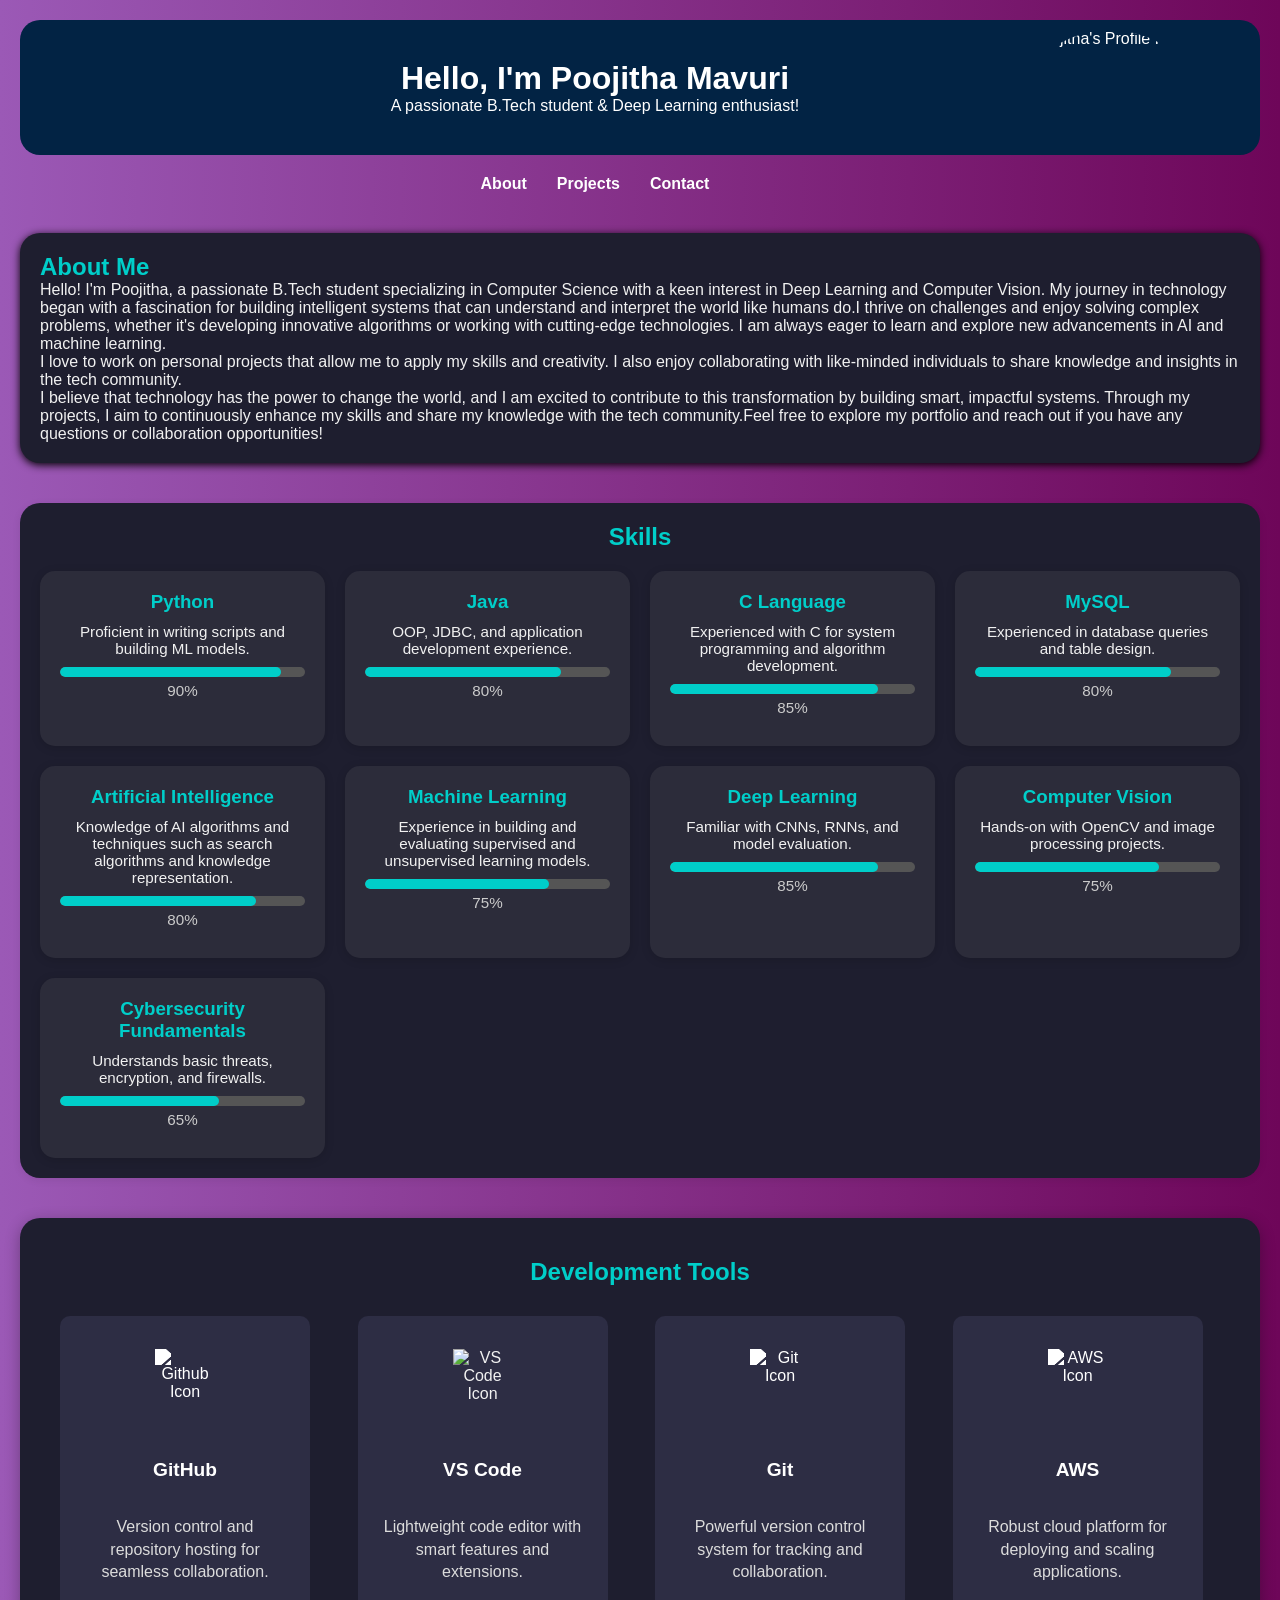
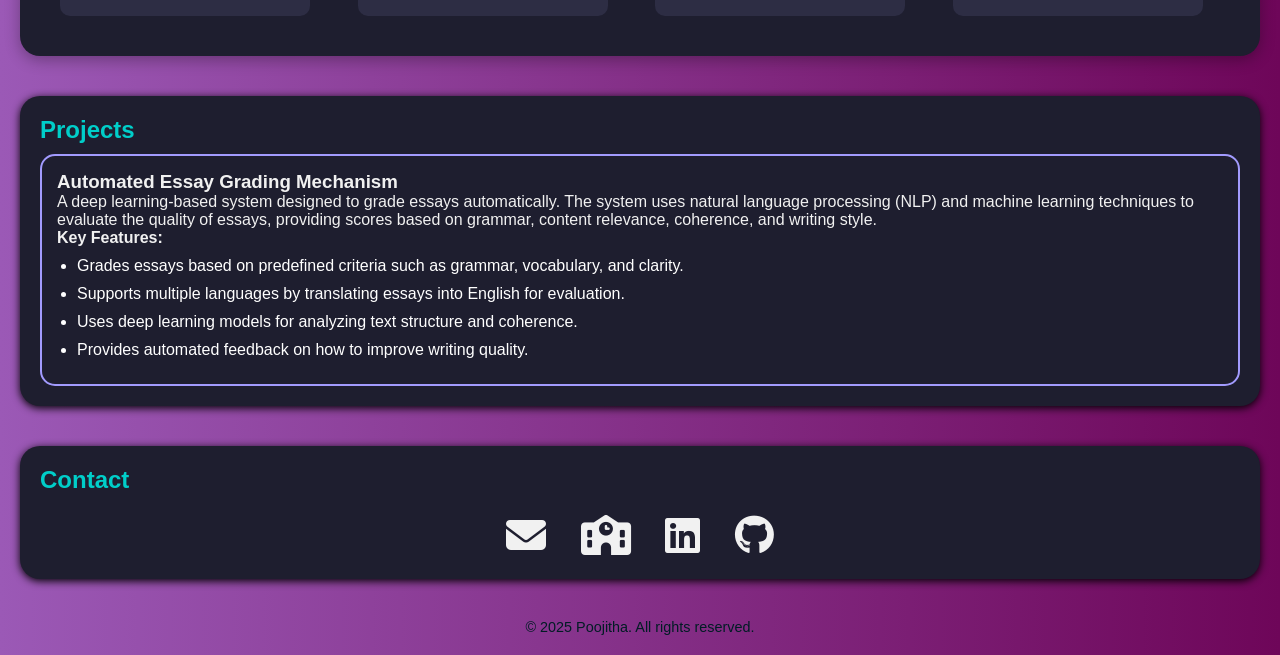
==== index.html @ e5867f05 "Refactor index.html structure and content" ====
<!DOCTYPE html>
<html lang="en">
<head>
  <link rel="stylesheet" href="https://cdnjs.cloudflare.com/ajax/libs/font-awesome/6.4.0/css/all.min.css">
  <meta charset="UTF-8">
  <meta name="viewport" content="width=device-width, initial-scale=1.0">
  <title>Poojitha's Portfolio</title>
  <link rel="stylesheet" href="style.css">
</head>
<body>
  <header>
    <img src="images/profile1.jpg" alt="Poojitha's Profile Picture" class="profile-img">
    <div class="header-text">
      <h1>Hello, I'm <span>Poojitha Mavuri</span></h1>
      <p>A passionate B.Tech student & Deep Learning enthusiast!</p>
    </div>
  </header>

  <nav>
    <ul>
      <li><a href="#about">About</a></li>
      <li><a href="#projects">Projects</a></li>
      <li><a href="#contact">Contact</a></li>
    </ul>
  </nav>

  <section id="about">
    <h2>About Me</h2>
    <p>Hello! I'm Poojitha, a passionate B.Tech student specializing in Computer Science with a keen interest in Deep Learning and Computer Vision. My journey in technology began with a fascination for building intelligent systems that can understand and interpret the world like humans do.I thrive on challenges and enjoy solving complex problems, whether it's developing innovative algorithms or working with cutting-edge technologies. I am always eager to learn and explore new advancements in AI and machine learning.</p>
    <p>I love to work on personal projects that allow me to apply my skills and creativity. I also enjoy collaborating with like-minded individuals to share knowledge and insights in the tech community.</p>
    <p>I believe that technology has the power to change the world, and I am excited to contribute to this transformation by building smart, impactful systems. Through my projects, I aim to continuously enhance my skills and share my knowledge with the tech community.Feel free to explore my portfolio and reach out if you have any questions or collaboration opportunities!</p>

  </section>

  <section id="skills">
    <h2>Skills</h2>
    <div class="skills-grid">
      <div class="skill-card">
        <h3>Python</h3>
        <p>Proficient in writing scripts and building ML models.</p>
        <div class="skill-bar"><div class="bar" style="width: 90%"></div></div>
        <p class="percent">90%</p>
      </div>

      <div class="skill-card">
        <h3>Java</h3>
        <p>OOP, JDBC, and application development experience.</p>
        <div class="skill-bar"><div class="bar" style="width: 80%"></div></div>
        <p class="percent">80%</p>
      </div>

      <div class="skill-card">
        <h3>C Language</h3>
        <p>Experienced with C for system programming and algorithm development.</p>
        <div class="skill-bar"><div class="bar" style="width: 85%"></div></div>
        <p class="percent">85%</p>
      </div>

      <div class="skill-card">
        <h3>MySQL</h3>
        <p>Experienced in database queries and table design.</p>
        <div class="skill-bar"><div class="bar" style="width: 80%"></div></div>
        <p class="percent">80%</p>
      </div>

      <div class="skill-card">
        <h3>Artificial Intelligence</h3>
        <p>Knowledge of AI algorithms and techniques such as search algorithms and knowledge representation.</p>
        <div class="skill-bar"><div class="bar" style="width: 80%"></div></div>
        <p class="percent">80%</p>
      </div>

      <div class="skill-card">
        <h3>Machine Learning</h3>
        <p>Experience in building and evaluating supervised and unsupervised learning models.</p>
        <div class="skill-bar"><div class="bar" style="width: 75%"></div></div>
        <p class="percent">75%</p>
      </div>

      <div class="skill-card">
        <h3>Deep Learning</h3>
        <p>Familiar with CNNs, RNNs, and model evaluation.</p>
        <div class="skill-bar"><div class="bar" style="width: 85%"></div></div>
        <p class="percent">85%</p>
      </div>

      <div class="skill-card">
        <h3>Computer Vision</h3>
        <p>Hands-on with OpenCV and image processing projects.</p>
        <div class="skill-bar"><div class="bar" style="width: 75%"></div></div>
        <p class="percent">75%</p>
      </div>

      <div class="skill-card">
        <h3>Cybersecurity Fundamentals</h3>
        <p>Understands basic threats, encryption, and firewalls.</p>
        <div class="skill-bar"><div class="bar" style="width: 65%"></div></div>
        <p class="percent">65%</p>
      </div>
    </div>
  </section>

  <section id="development-tools">
    <h2>Development Tools</h2>
    <div class="tools-grid">

      <!-- GitHub -->
      <div class="tool-card">
        <img src="https://cdn.jsdelivr.net/gh/devicons/devicon/icons/github/github-original.svg" alt="Github Icon" style="filter: brightness(0) invert(1); width: 60px; height: 60px;" />
        <h3>GitHub</h3>
        <p>Version control and repository hosting for seamless collaboration.</p>
      </div>

      <!-- VS Code -->
      <div class="tool-card">
        <img src="https://cdn.jsdelivr.net/gh/devicons/devicon/icons/vscode/vscode-original.svg" alt="VS Code Icon" />
        <h3>VS Code</h3>
        <p>Lightweight code editor with smart features and extensions.</p>
      </div>

      <!-- Git -->
      <div class="tool-card">
        <img src="https://cdn.jsdelivr.net/gh/devicons/devicon/icons/git/git-original.svg" alt="Git Icon" class="git-icon" />
        <h3>Git</h3>
        <p>Powerful version control system for tracking and collaboration.</p>
      </div>

      <!-- AWS -->
      <div class="tool-card">
        <img src="https://cdn.jsdelivr.net/npm/simple-icons@v9/icons/amazonaws.svg" alt="AWS Icon" style="filter: brightness(0) invert(1); width: 60px; height: 60px;" />
        <h3>AWS</h3>
        <p>Robust cloud platform for deploying and scaling applications.</p>
      </div>

    </div>
  </section>

  <section id="projects">
    <h2>Projects</h2>
    <div class="project-card">
      <h3>Automated Essay Grading Mechanism</h3>
      <p>A deep learning-based system designed to grade essays automatically. The system uses natural language processing (NLP) and machine learning techniques to evaluate the quality of essays, providing scores based on grammar, content relevance, coherence, and writing style.</p>
      <p><strong>Key Features:</strong></p>
      <ul class="feature-list">
        <li>Grades essays based on predefined criteria such as grammar, vocabulary, and clarity.</li>
        <li>Supports multiple languages by translating essays into English for evaluation.</li>
        <li>Uses deep learning models for analyzing text structure and coherence.</li>
        <li>Provides automated feedback on how to improve writing quality.</li>
      </ul>
      </div>
  </section>

  <section id="contact">
    <h2>Contact</h2>
    <div class="contact-icons">
      <a href="mailto:mavuripoojitha@gmail.com" title="Personal Email"><i class="fas fa-envelope"></i></a>
      <a href="mailto:23211a66a3@bvrit.ac.in" title="College Email"><i class="fas fa-school"></i></a>
      <a href="https://www.linkedin.com/in/poojitha-mavuri-496684293/" target="_blank" title="LinkedIn"><i class="fab fa-linkedin"></i></a>
      <a href="https://github.com/poojitha653" target="_blank" title="GitHub"><i class="fab fa-github"></i></a>
    </div>
  </section>

  <footer>
    <p>© 2025 Poojitha. All rights reserved.</p>
  </footer>

  <script src="script.js"></script>
</body>
</html>
---- style.css ----
* {
  margin: 0;
  padding: 0;
  box-sizing: border-box;
  scroll-behavior: smooth;
}

body {
  font-family: 'Segoe UI', sans-serif;
  background: linear-gradient(to right, #9b59b6, #6e0659);
  color: #333;
  padding: 20px;
  transition: background 0.5s ease;
}

/* Header */
header {
  text-align: center;
  padding: 40px 0;
  background: #022344;
  color: white;
  border-radius: 20px;
  transition: transform 0.9s ease;
}
header:hover {
  transform: scale(1.02);
}
header img.profile-img {
  width: 200px;
  height: 200px;
  border-radius: 50%;
  object-fit: cover;
  float: right;
  margin: -30px 50px 10px -160px;
}

/* Navigation */
nav ul {
  display: flex;
  justify-content: center;
  list-style: none;
  margin: 20px 0;
  gap: 30px;
}
nav a {
  text-decoration: none;
  color: #ffffff;
  font-weight: bold;
  position: relative;
}
nav a::after {
  content: "";
  position: absolute;
  width: 0%;
  height: 2px;
  background: #022344;
  left: 0;
  bottom: -10px;
  transition: width 0.5s;
}
nav a:hover::after {
  width: 100%;
}

/* Section Styling */
section {
  margin: 40px 0;
  padding: 20px;
  background: white;
  border-radius: 20px;
  box-shadow: 0 2px 8px rgba(0, 0, 0, 2); /* lighter, softer shadow */
  opacity: 0;
  transform: translateY(30px);
  animation: fadeIn 1s ease forwards;
}

#about, #projects, #contact {
  background-color: #1e1e2f;
  color: #f1f1f1;
}
#about h2, #projects h2, #contact h2 {
  color: #00cec9;
}

#skills {
  background-color: #1e1e2f;
  color: #f1f1f1;
  padding: 20px;
  border-radius: 20px;
  box-shadow: 0 2px 8px rgba(0, 0, 0, 0.08);
}

#skills h2 {
  color: #00cec9;
  text-align: center;
  margin-bottom: 15px;
}

.skills-list {
  display: flex;
  flex-wrap: wrap;
  justify-content: center;
  gap: 15px;
}

#skills {
  background-color: #1e1e2f;
  color: #f1f1f1;
  padding: 20px;
  border-radius: 20px;
  box-shadow: 0 2px 8px rgba(0, 0, 0, 0.08);
}

#skills h2 {
  color: #00cec9;
  text-align: center;
  margin-bottom: 20px;
}

.skills-grid {
  display: grid;
  grid-template-columns: repeat(4, 1fr); /* fixed 4 cards per row */
  gap: 20px;
}

#development-tools {
  background-color: #1e1e2f;
  color: #f1f1f1;
  padding: 40px;
  border-radius: 20px;
  box-shadow: 0 4px 15px rgba(0,0,0,0.3);
  text-align: center;
}

#development-tools h2 {
  color: #00cec9;  /* Accent color for section title */
  margin-bottom: 30px;
}

.tools-grid {
  display: grid;
  grid-template-columns: repeat(auto-fit, minmax(220px, 1fr));
  gap: 30px;
  justify-content: center;
}

.tool-card {
  background-color: #2d2d44;
  border-radius: 10px;
  width: 250px;  /* Adjusted width for better fit */
  height: 300px; /* Adjusted height to fit content */
  display: flex;
  flex-direction: column;
  align-items: center;
  justify-content: space-around; /* Distributes content evenly */
  text-align: center;
  padding: 20px;
  transition: transform 0.3s, box-shadow 0.3s;
}

.tool-card:hover {
  transform: scale(1.05);
  box-shadow: 0 6px 18px rgba(0, 0, 0, 0.2);
}

.tool-card img {
  width: 60px;
  height: 60px;
  object-fit: contain;
  margin-bottom: 15px;
}

.tool-card h3 {
  font-size: 1.2rem;
  color: #ffffff;
  margin-top: 10px;
}

.tool-card p {
  font-size: 1rem;
  color: #dcdcdc;
  margin-top: 10px;
  line-height: 1.4; /* Increased line height for readability */
}

/* Specific style for the Git icon */
.git-icon {
  filter: brightness(0) invert(1); /* Makes the Git icon white */
}

.skill-card {
  background: #2c2c3a;
  padding: 20px;
  border-radius: 15px;
  text-align: center;
  box-shadow: 0 2px 10px rgba(0,0,0,0.15);
  transition: transform 0.3s ease;
}

.skill-card:hover {
  transform: translateY(-5px);
}

.skill-card h3 {
  color: #00cec9;
  margin-bottom: 10px;
}

.skill-card p {
  font-size: 0.95rem;
  margin-bottom: 10px;
}

.skill-bar {
  height: 10px;
  background: #555;
  border-radius: 5px;
  overflow: hidden;
  margin-top: 5px;
}

.bar {
  height: 100%;
  background: #00cec9;
  border-radius: 5px;
  transition: width 0.5s ease;
}

.percent {
  margin-top: 5px;
  font-size: 0.9rem;
  color: #ccc;
}


.skills-list span {
  background: #00cec9;
  color: #1e1e2f;
  padding: 8px 15px;
  border-radius: 20px;
  font-weight: bold;
  box-shadow: 0 2px 5px rgba(0, 0, 0, 0.1);
  transition: transform 0.2s;
}

.skills-list span:hover {
  transform: scale(1.1);
  background: #00b3b3;
}

/* Project Card */
.project-card {
  padding: 15px;
  border: 2px solid #a29bfe;
  border-radius: 15px;
  margin-top: 10px;
  transition: transform 0.4s, box-shadow 0.4s;
}
.project-card:hover {
  transform: scale(1.03);
  box-shadow: 0 8px 20px rgba(0,0,0,0.2);
}
/* Styling for project feature list */
/* Styling for project feature list */
.feature-list {
  padding-left: 20px; /* Adds space between bullet points and container */
  margin-top: 10px; /* Adds space above the list */
  list-style-type: disc; /* Ensures proper bullet style */
  /* Removed background-color and border-radius */
  /* Removed box-shadow */
}

.feature-list li {
  margin-bottom: 10px; /* Adds spacing between each list item */
  font-size: 1rem;
  color: #ffffff;
}

/* Optional: Styling for Key Features text */
.feature-list p strong {
  color: #00cec9; /* Accent color for Key Features text */
  font-size: 1.2rem;
}

/* Contact Icons */
.contact-icons {
  text-align: center;
  margin-top: 20px;
}
.contact-icons a {
  font-size: 2.5rem;
  margin: 0 15px;
  color: #f1f1f1;
  text-decoration: none;
  transition: transform 0.2s, color 0.3s;
}
.contact-icons a:hover {
  color: #00cec9;
  transform: scale(1.2);
}

/* Footer */
footer {
  text-align: center;
  margin-top: 40px;
  font-size: 0.9em;
  color: #001c24;
}

/* Animation */
@keyframes fadeIn {
  to {
    opacity: 1;
    transform: translateY(0);
  }
}
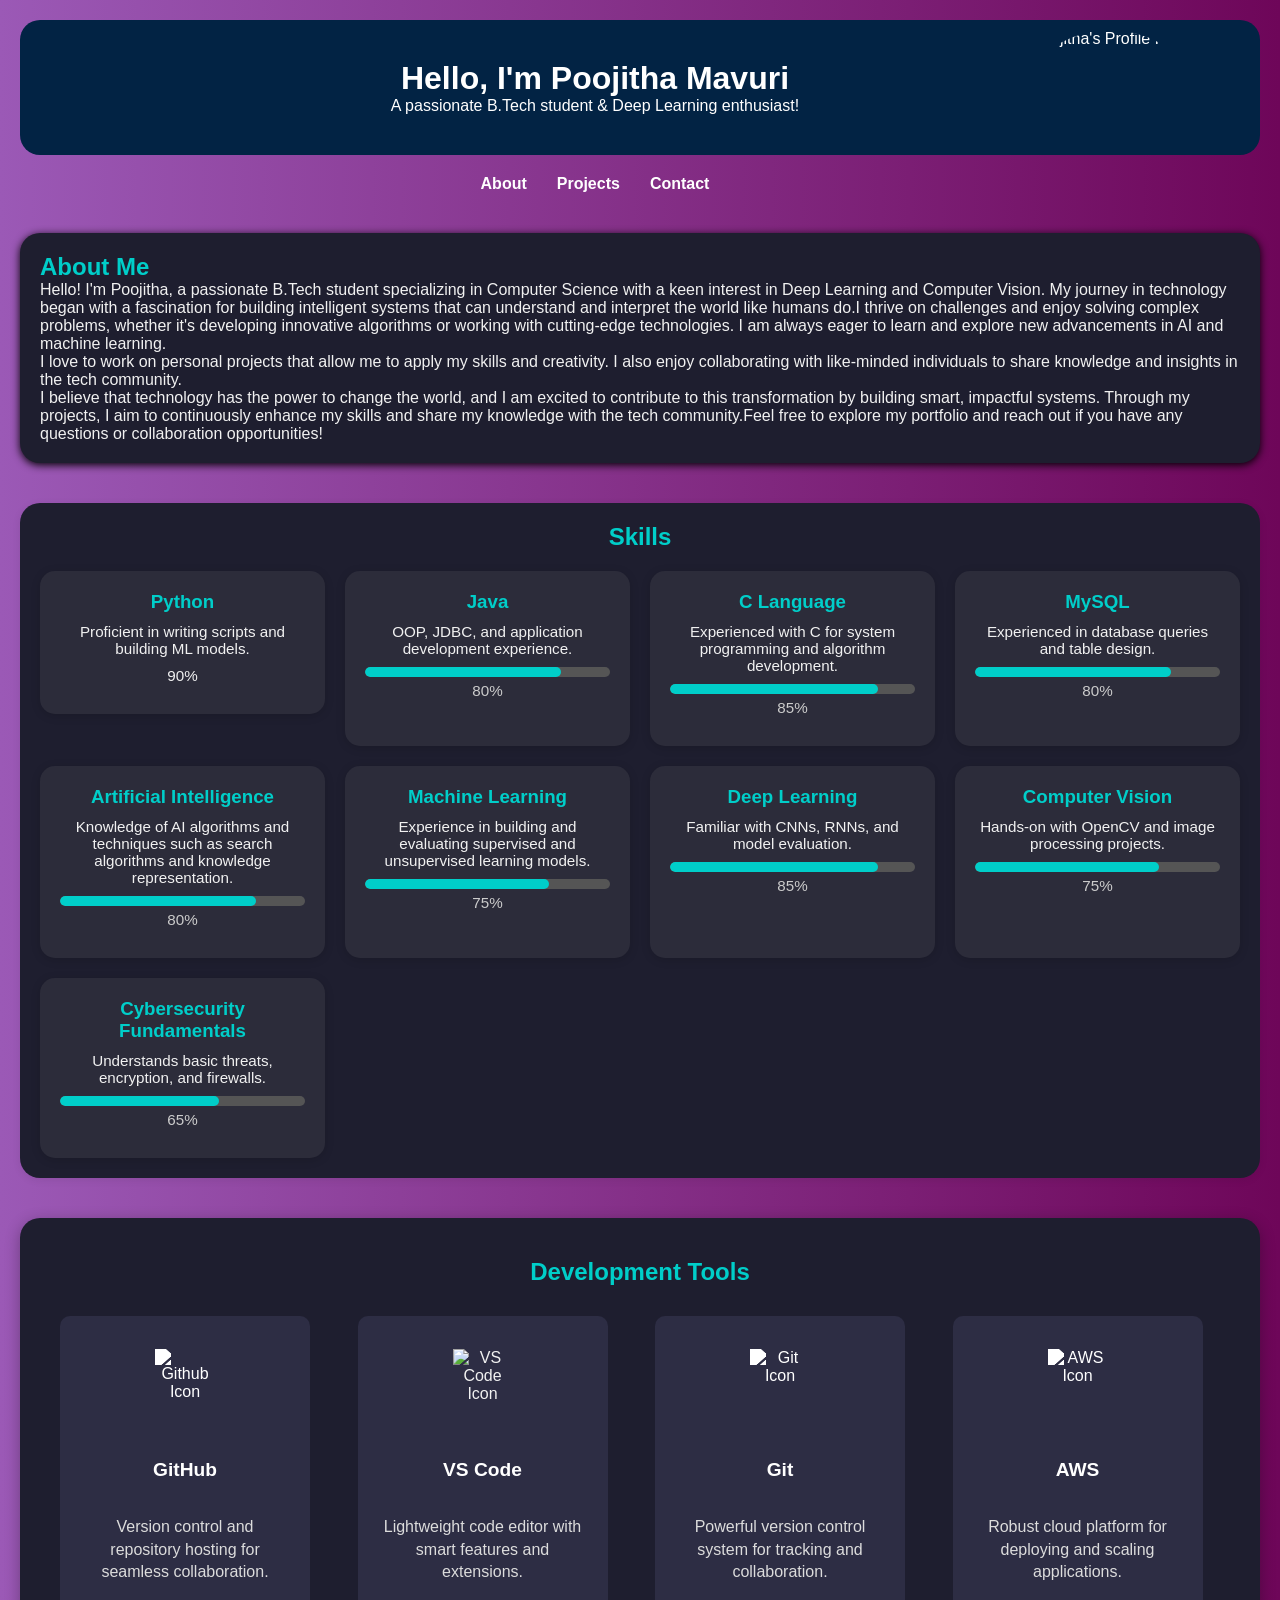
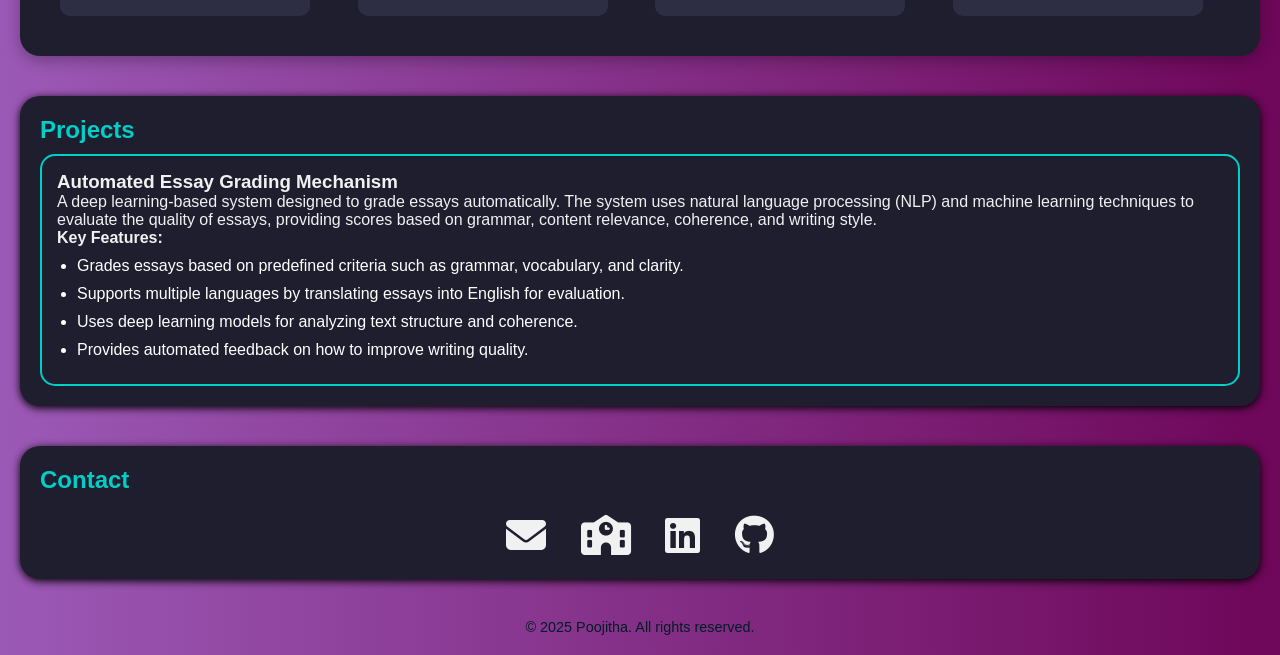
==== commit 31bd8191: "Update index.html" ====
--- a/index.html
+++ b/index.html
@@ -35,12 +35,18 @@
   <section id="skills">
     <h2>Skills</h2>
     <div class="skills-grid">
+      <a href="python-certificates.html" class="skill-link">
       <div class="skill-card">
-        <h3>Python</h3>
-        <p>Proficient in writing scripts and building ML models.</p>
-        <div class="skill-bar"><div class="bar" style="width: 90%"></div></div>
-        <p class="percent">90%</p>
+          <h3>Python</h3>
+          <p>Proficient in writing scripts and building ML models.</p>
+      
+          <div class="progress">
+              <div class="progress-bar" style="width:90%"></div>
+          </div>
+      
+          <p>90%</p>
       </div>
+      </a>
 
       <div class="skill-card">
         <h3>Java</h3>
--- a/style.css
+++ b/style.css
@@ -123,6 +123,11 @@
   gap: 20px;
 }
 
+.skill-link{
+    text-decoration: none;
+    color: inherit;
+}
+
 #development-tools {
   background-color: #1e1e2f;
   color: #f1f1f1;
@@ -251,7 +256,7 @@
 /* Project Card */
 .project-card {
   padding: 15px;
-  border: 2px solid #a29bfe;
+  border: 2px solid #00cec9;
   border-radius: 15px;
   margin-top: 10px;
   transition: transform 0.4s, box-shadow 0.4s;
@@ -259,7 +264,16 @@
 .project-card:hover {
   transform: scale(1.03);
   box-shadow: 0 8px 20px rgba(0,0,0,0.2);
-}
+  border: 2px solid #00cec9;
+  box-shadow: 0 0 20px 4px #00cec9;
+}
+
+.skill-card:hover,
+.tool-card:hover {
+  border: 2px solid #00cec9;
+  box-shadow: 0 0 20px 4px #00cec9;
+}
+
 /* Styling for project feature list */
 /* Styling for project feature list */
 .feature-list {
@@ -314,3 +328,13 @@
     transform: translateY(0);
   }
 }
+
+@keyframes fadeIn {
+  to {
+    opacity: 1;
+    transform: translateY(0);
+  }
+}
+section {
+  animation: fadeIn 0.8s ease forwards;
+}
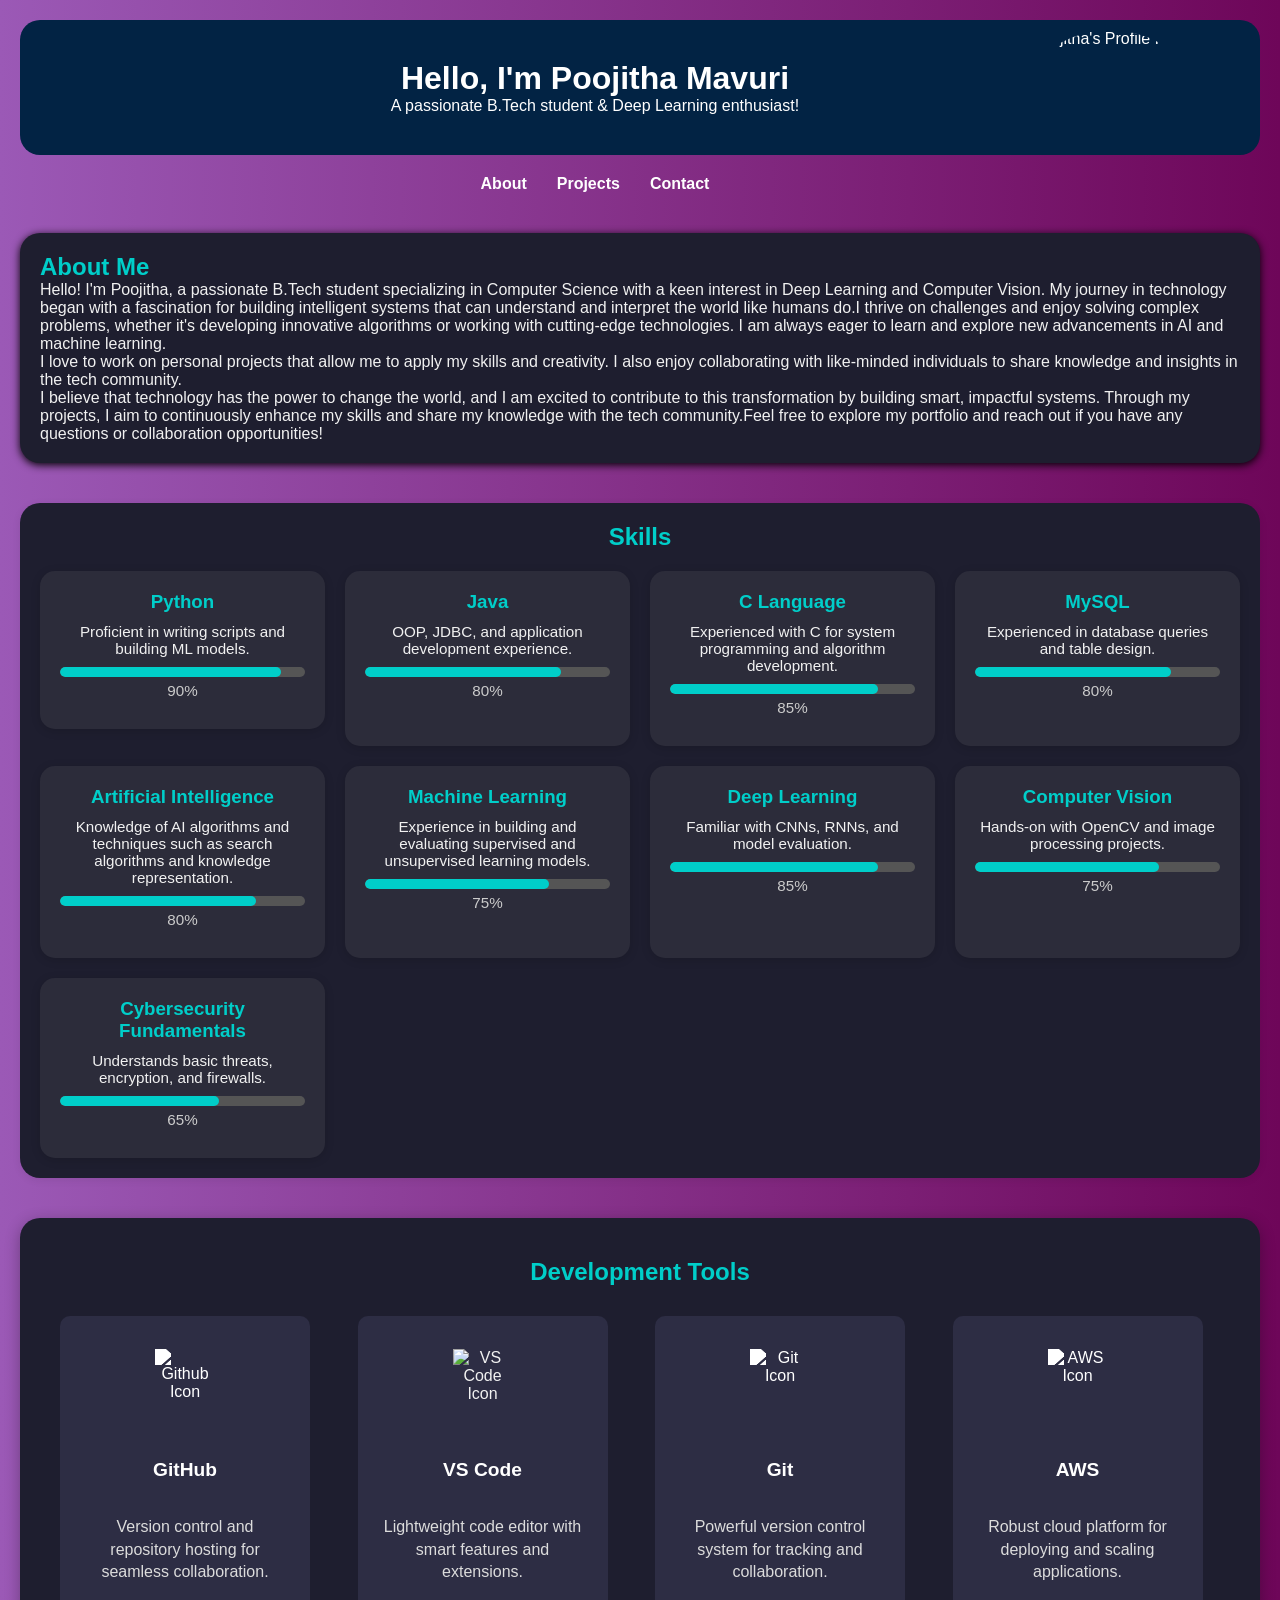
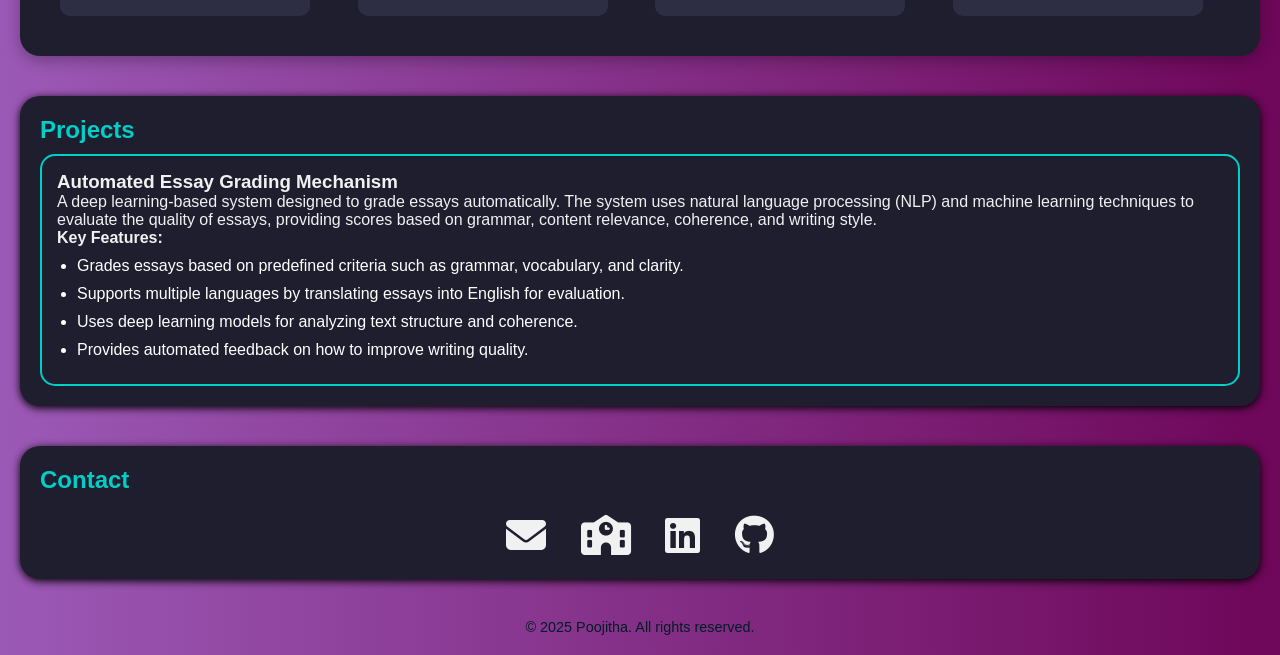
==== commit 9e2edc4e: "Refactor Python skill card with percentage display Updated the skill card for Python to include a pe" ====
--- a/index.html
+++ b/index.html
@@ -36,16 +36,12 @@
     <h2>Skills</h2>
     <div class="skills-grid">
       <a href="python-certificates.html" class="skill-link">
-      <div class="skill-card">
-          <h3>Python</h3>
-          <p>Proficient in writing scripts and building ML models.</p>
-      
-          <div class="progress">
-              <div class="progress-bar" style="width:90%"></div>
+          <div class="skill-card">
+              <h3>Python</h3>
+              <p>Proficient in writing scripts and building ML models.</p>
+              <div class="skill-bar"><div class="bar" style="width: 90%"></div></div>
+              <p class="percent">90%</p>
           </div>
-      
-          <p>90%</p>
-      </div>
       </a>
 
       <div class="skill-card">
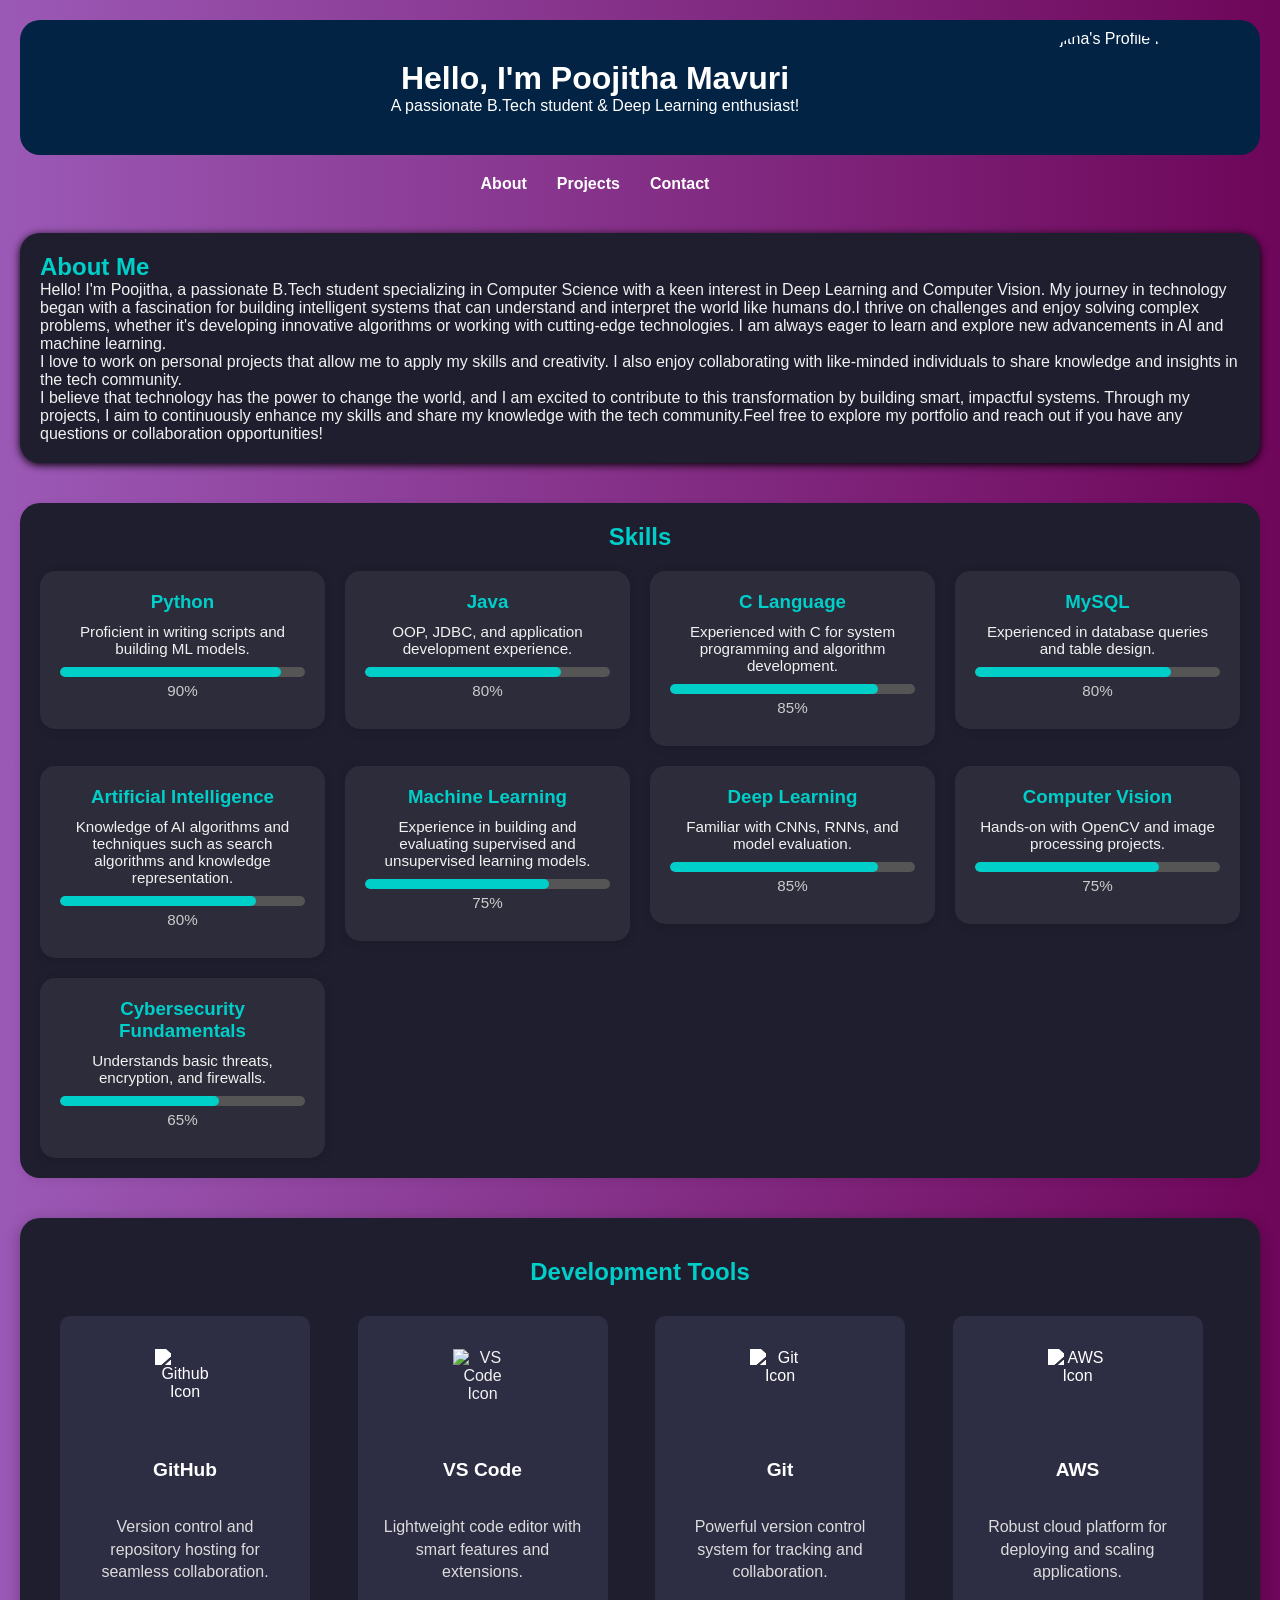
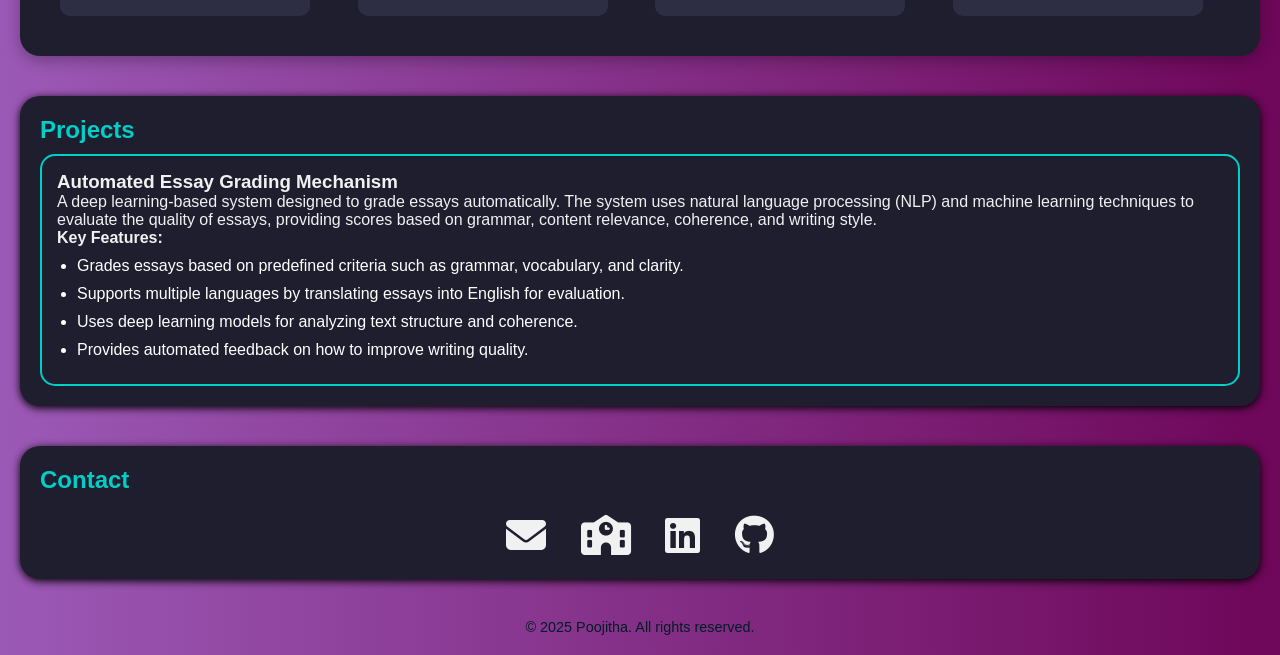
==== commit a335b46a: "Update skill links to point to certificates.html" ====
--- a/index.html
+++ b/index.html
@@ -35,7 +35,7 @@
   <section id="skills">
     <h2>Skills</h2>
     <div class="skills-grid">
-      <a href="python-certificates.html" class="skill-link">
+      <a href="certificates.html" class="skill-link">
           <div class="skill-card">
               <h3>Python</h3>
               <p>Proficient in writing scripts and building ML models.</p>
@@ -43,62 +43,76 @@
               <p class="percent">90%</p>
           </div>
       </a>
-
+      
+      <a href="certificates.html" class="skill-link">
       <div class="skill-card">
         <h3>Java</h3>
         <p>OOP, JDBC, and application development experience.</p>
         <div class="skill-bar"><div class="bar" style="width: 80%"></div></div>
         <p class="percent">80%</p>
       </div>
-
+      </a>
+      
+      <a href="certificates.html" class="skill-link">
       <div class="skill-card">
         <h3>C Language</h3>
         <p>Experienced with C for system programming and algorithm development.</p>
         <div class="skill-bar"><div class="bar" style="width: 85%"></div></div>
         <p class="percent">85%</p>
       </div>
-
+      <a href="certificates.html" class="skill-link">
       <div class="skill-card">
         <h3>MySQL</h3>
         <p>Experienced in database queries and table design.</p>
         <div class="skill-bar"><div class="bar" style="width: 80%"></div></div>
         <p class="percent">80%</p>
       </div>
-
+      </a>
+        
+      <a href="certificates.html" class="skill-link">
       <div class="skill-card">
         <h3>Artificial Intelligence</h3>
         <p>Knowledge of AI algorithms and techniques such as search algorithms and knowledge representation.</p>
         <div class="skill-bar"><div class="bar" style="width: 80%"></div></div>
         <p class="percent">80%</p>
       </div>
-
+      </a>
+        
+      <a href="certificates.html" class="skill-link">
       <div class="skill-card">
         <h3>Machine Learning</h3>
         <p>Experience in building and evaluating supervised and unsupervised learning models.</p>
         <div class="skill-bar"><div class="bar" style="width: 75%"></div></div>
         <p class="percent">75%</p>
       </div>
-
+      </a>
+        
+      <a href="certificates.html" class="skill-link">
       <div class="skill-card">
         <h3>Deep Learning</h3>
         <p>Familiar with CNNs, RNNs, and model evaluation.</p>
         <div class="skill-bar"><div class="bar" style="width: 85%"></div></div>
         <p class="percent">85%</p>
       </div>
-
+      </a>
+        
+      <a href="certificates.html" class="skill-link">
       <div class="skill-card">
         <h3>Computer Vision</h3>
         <p>Hands-on with OpenCV and image processing projects.</p>
         <div class="skill-bar"><div class="bar" style="width: 75%"></div></div>
         <p class="percent">75%</p>
       </div>
-
+      </a>
+        
+      <a href="certificates.html" class="skill-link">
       <div class="skill-card">
         <h3>Cybersecurity Fundamentals</h3>
         <p>Understands basic threats, encryption, and firewalls.</p>
         <div class="skill-bar"><div class="bar" style="width: 65%"></div></div>
         <p class="percent">65%</p>
       </div>
+      </a>
     </div>
   </section>
 
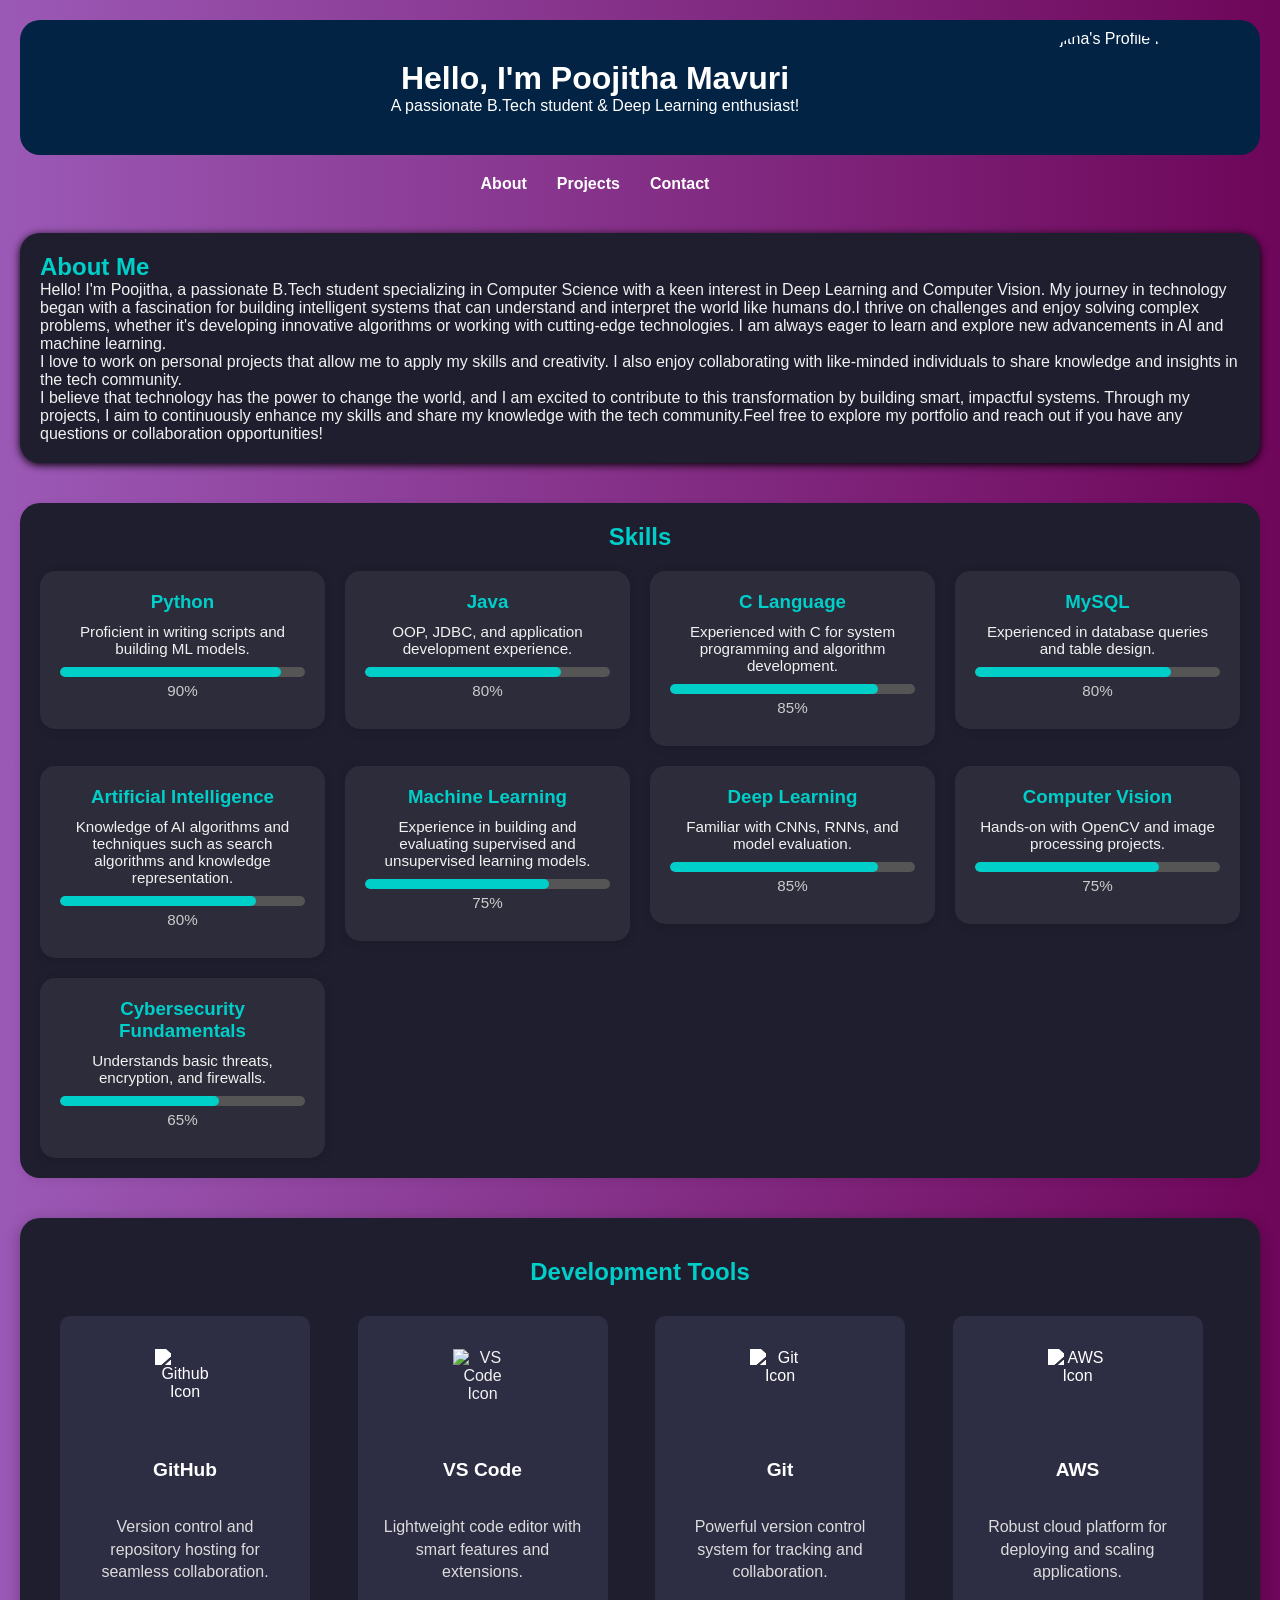
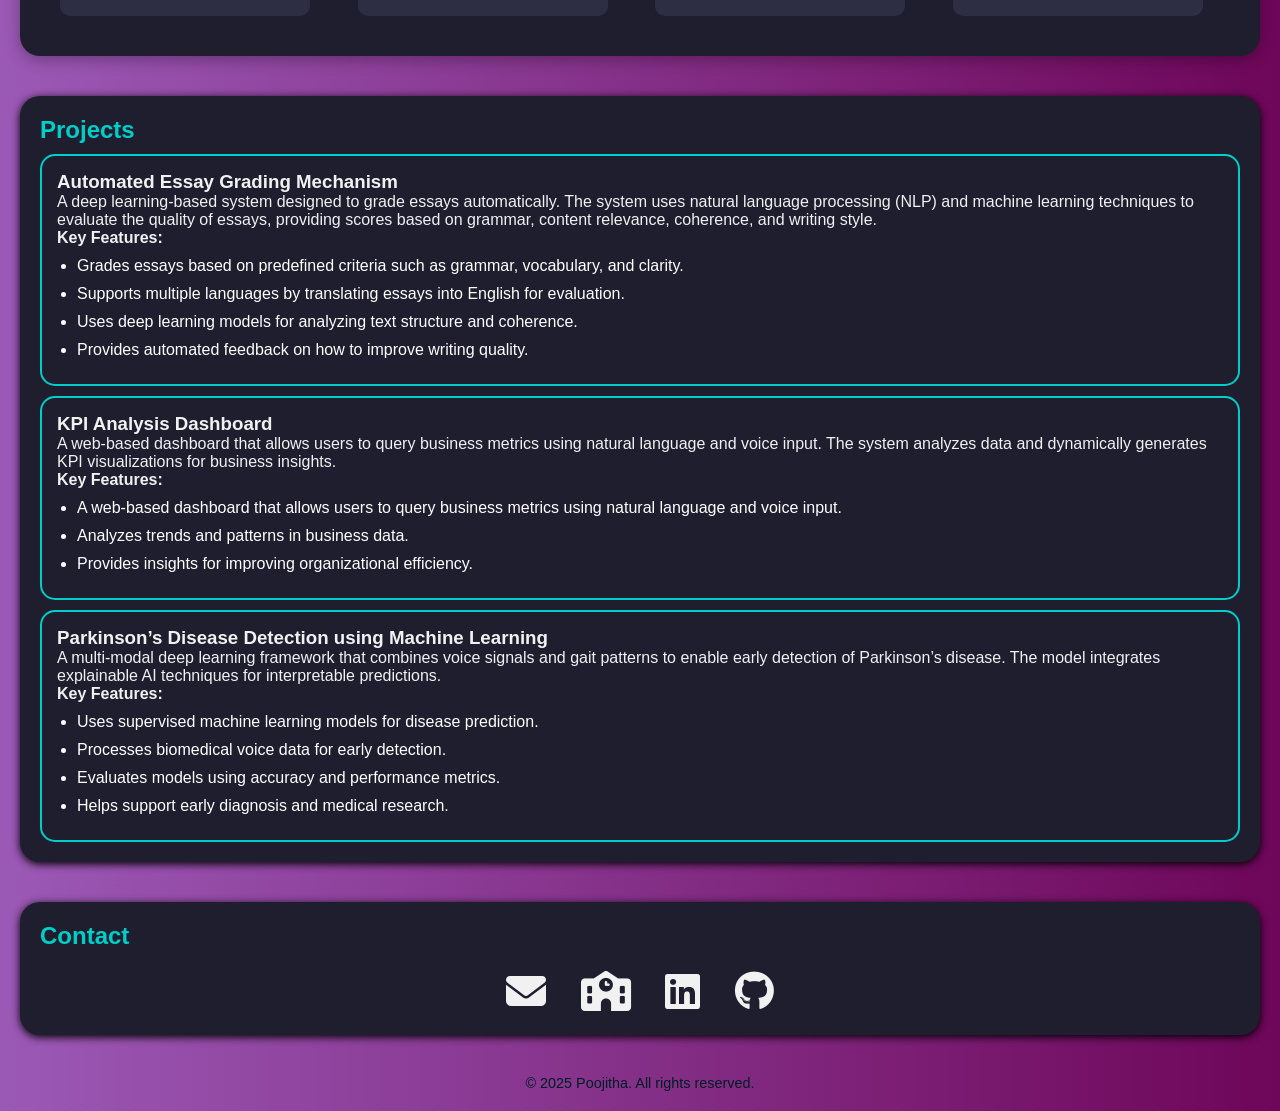
==== commit 39f4d1f6: "Add project cards for new features and descriptions Added new project cards for KPI Analysis Dashboa" ====
--- a/index.html
+++ b/index.html
@@ -164,6 +164,32 @@
         <li>Provides automated feedback on how to improve writing quality.</li>
       </ul>
       </div>
+    <div class="project-card">
+      <h3>KPI Analysis Dashboard</h3>
+      <p>
+        A web-based dashboard that allows users to query business metrics using natural language and voice input. The system analyzes data and dynamically generates KPI visualizations for business insights.
+      </p>
+      <p><strong>Key Features:</strong></p>
+      <ul class="feature-list">
+        <li>A web-based dashboard that allows users to query business metrics using natural language and voice input.</li>
+        <li>Analyzes trends and patterns in business data.</li>
+        <li>Provides insights for improving organizational efficiency.</li>
+      </ul>
+    </div>
+    <div class="project-card">
+      <h3>Parkinson’s Disease Detection using Machine Learning</h3>
+      <p>
+        A multi-modal deep learning framework that combines voice signals and gait patterns to enable early detection of Parkinson’s disease. The model integrates explainable AI techniques for interpretable predictions.
+      </p>
+
+      <p><strong>Key Features:</strong></p>
+      <ul class="feature-list">
+        <li>Uses supervised machine learning models for disease prediction.</li>
+        <li>Processes biomedical voice data for early detection.</li>
+        <li>Evaluates models using accuracy and performance metrics.</li>
+        <li>Helps support early diagnosis and medical research.</li>
+      </ul>
+    </div>
   </section>
 
   <section id="contact">
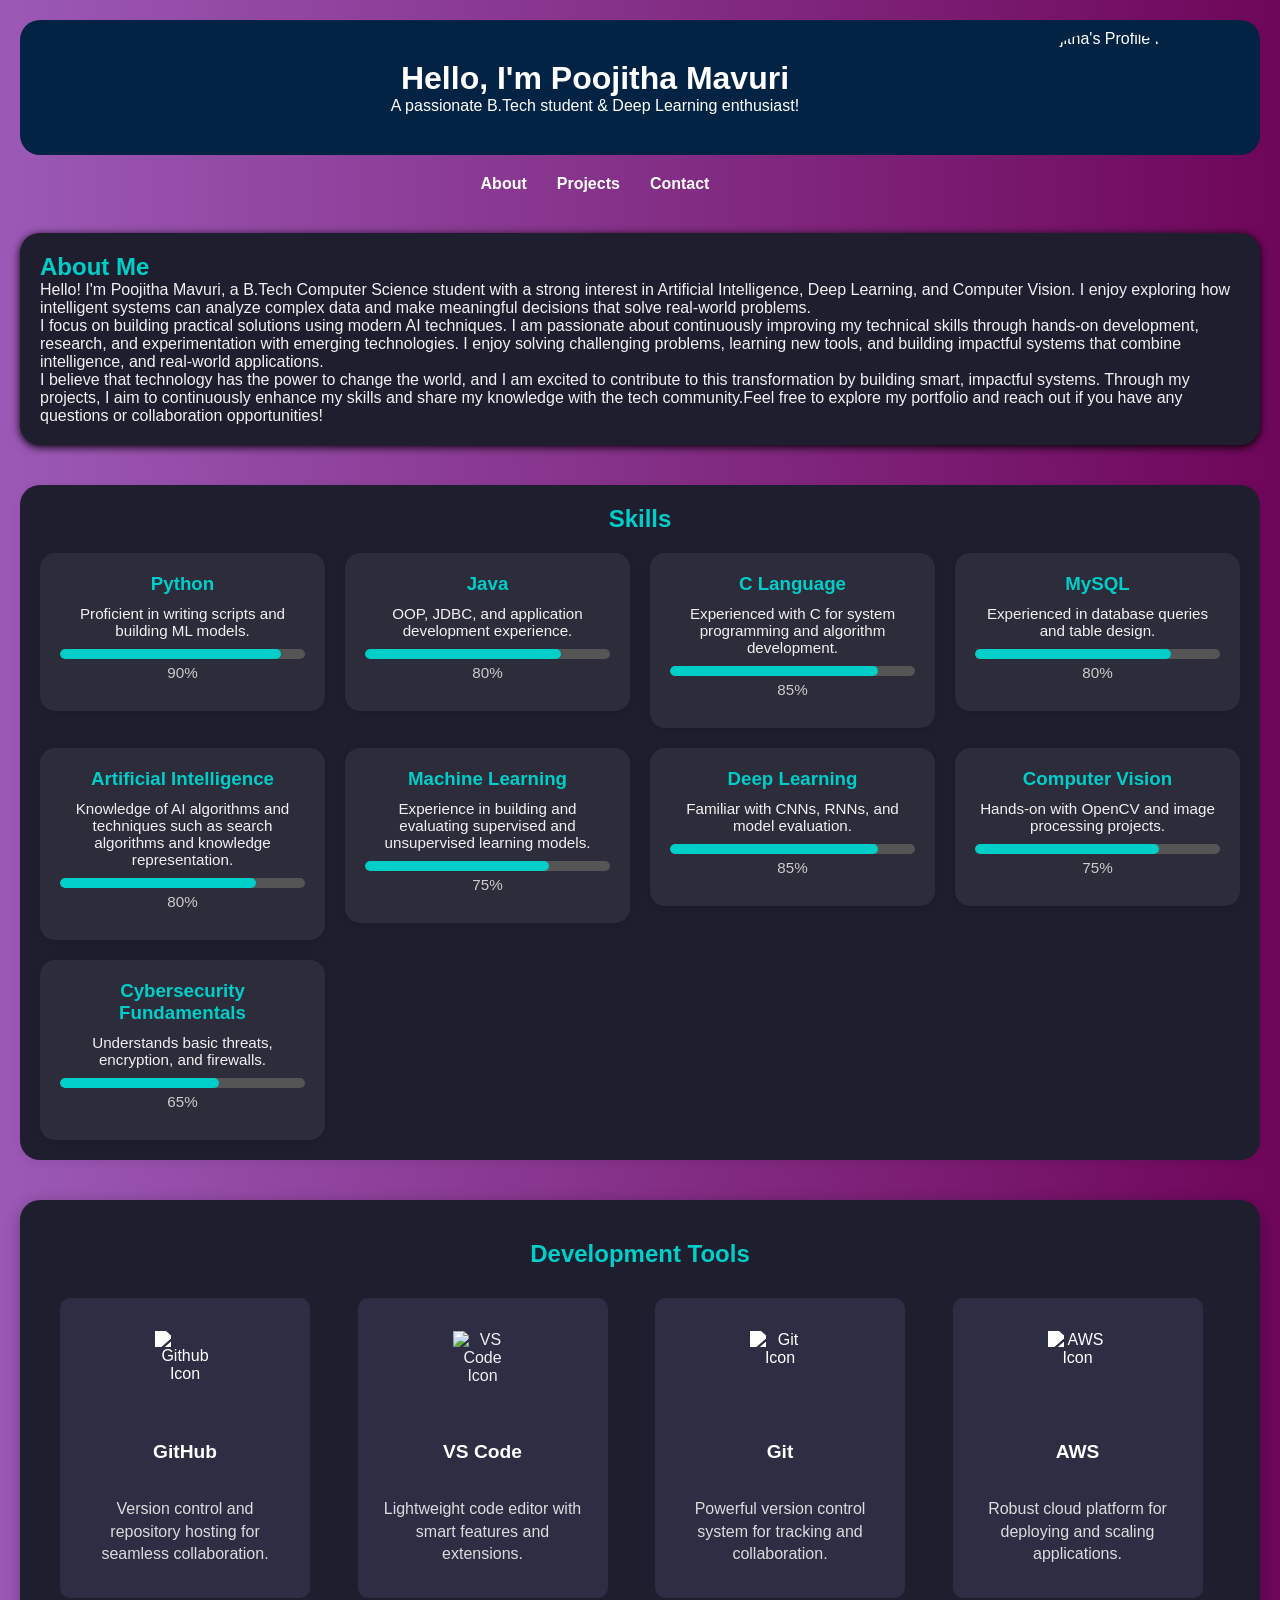
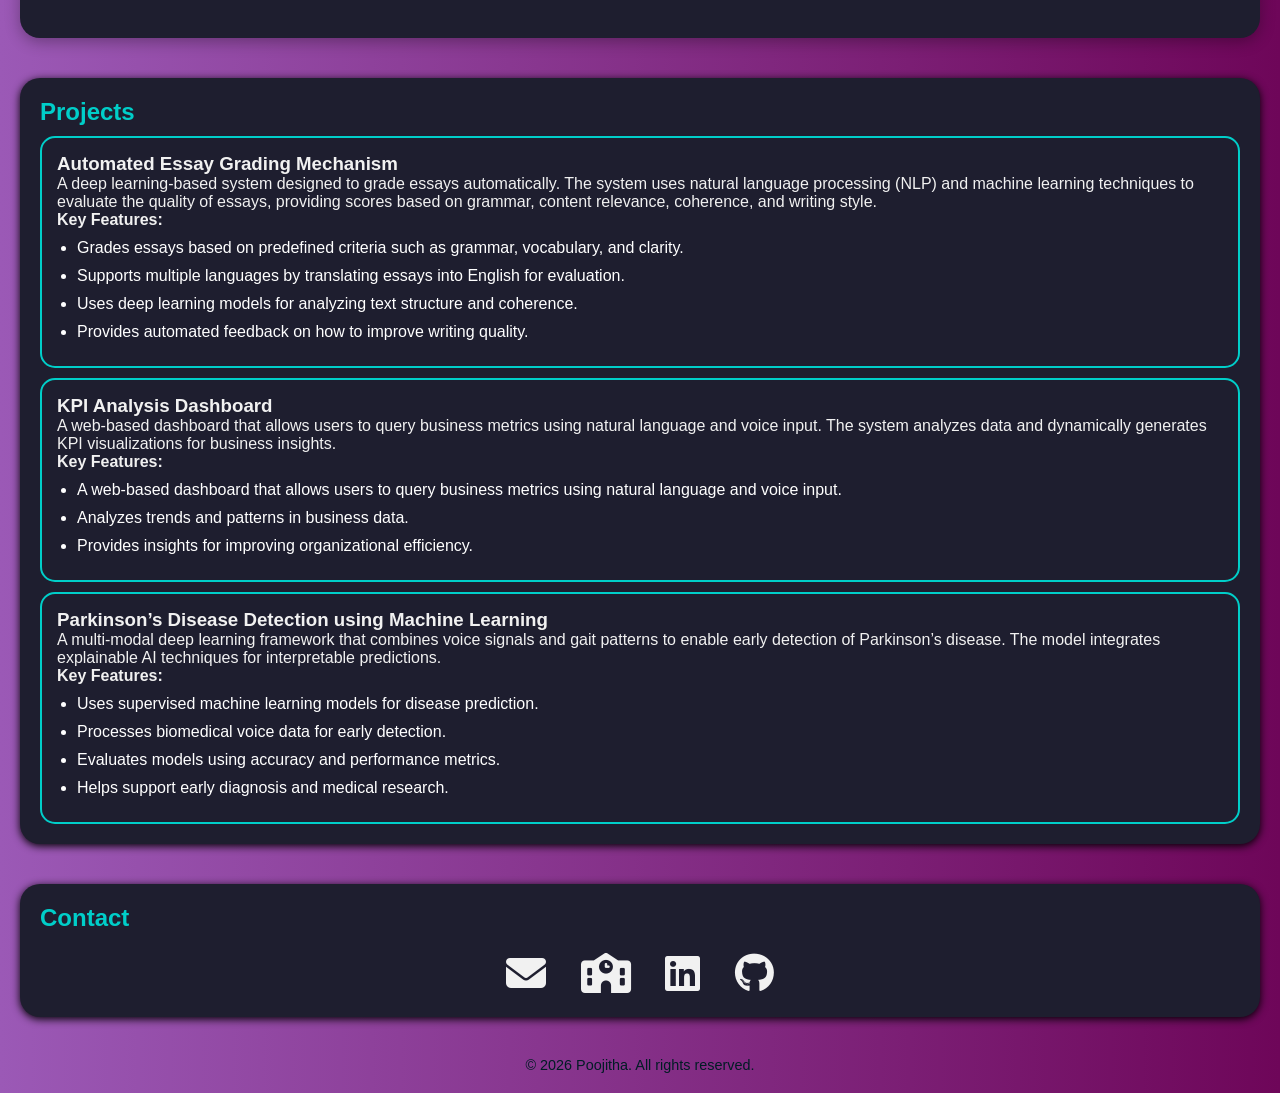
==== commit e148add5: "Update personal introduction and copyright year" ====
--- a/index.html
+++ b/index.html
@@ -26,8 +26,8 @@
 
   <section id="about">
     <h2>About Me</h2>
-    <p>Hello! I'm Poojitha, a passionate B.Tech student specializing in Computer Science with a keen interest in Deep Learning and Computer Vision. My journey in technology began with a fascination for building intelligent systems that can understand and interpret the world like humans do.I thrive on challenges and enjoy solving complex problems, whether it's developing innovative algorithms or working with cutting-edge technologies. I am always eager to learn and explore new advancements in AI and machine learning.</p>
-    <p>I love to work on personal projects that allow me to apply my skills and creativity. I also enjoy collaborating with like-minded individuals to share knowledge and insights in the tech community.</p>
+    <p>Hello! I'm Poojitha Mavuri, a B.Tech Computer Science student with a strong interest in Artificial Intelligence, Deep Learning, and Computer Vision. I enjoy exploring how intelligent systems can analyze complex data and make meaningful decisions that solve real-world problems.</p>
+    <p>I focus on building practical solutions using modern AI techniques. I am passionate about continuously improving my technical skills through hands-on development, research, and experimentation with emerging technologies. I enjoy solving challenging problems, learning new tools, and building impactful systems that combine intelligence, and real-world applications.</p>
     <p>I believe that technology has the power to change the world, and I am excited to contribute to this transformation by building smart, impactful systems. Through my projects, I aim to continuously enhance my skills and share my knowledge with the tech community.Feel free to explore my portfolio and reach out if you have any questions or collaboration opportunities!</p>
 
   </section>
@@ -203,7 +203,7 @@
   </section>
 
   <footer>
-    <p>© 2025 Poojitha. All rights reserved.</p>
+    <p>© 2026 Poojitha. All rights reserved.</p>
   </footer>
 
   <script src="script.js"></script>
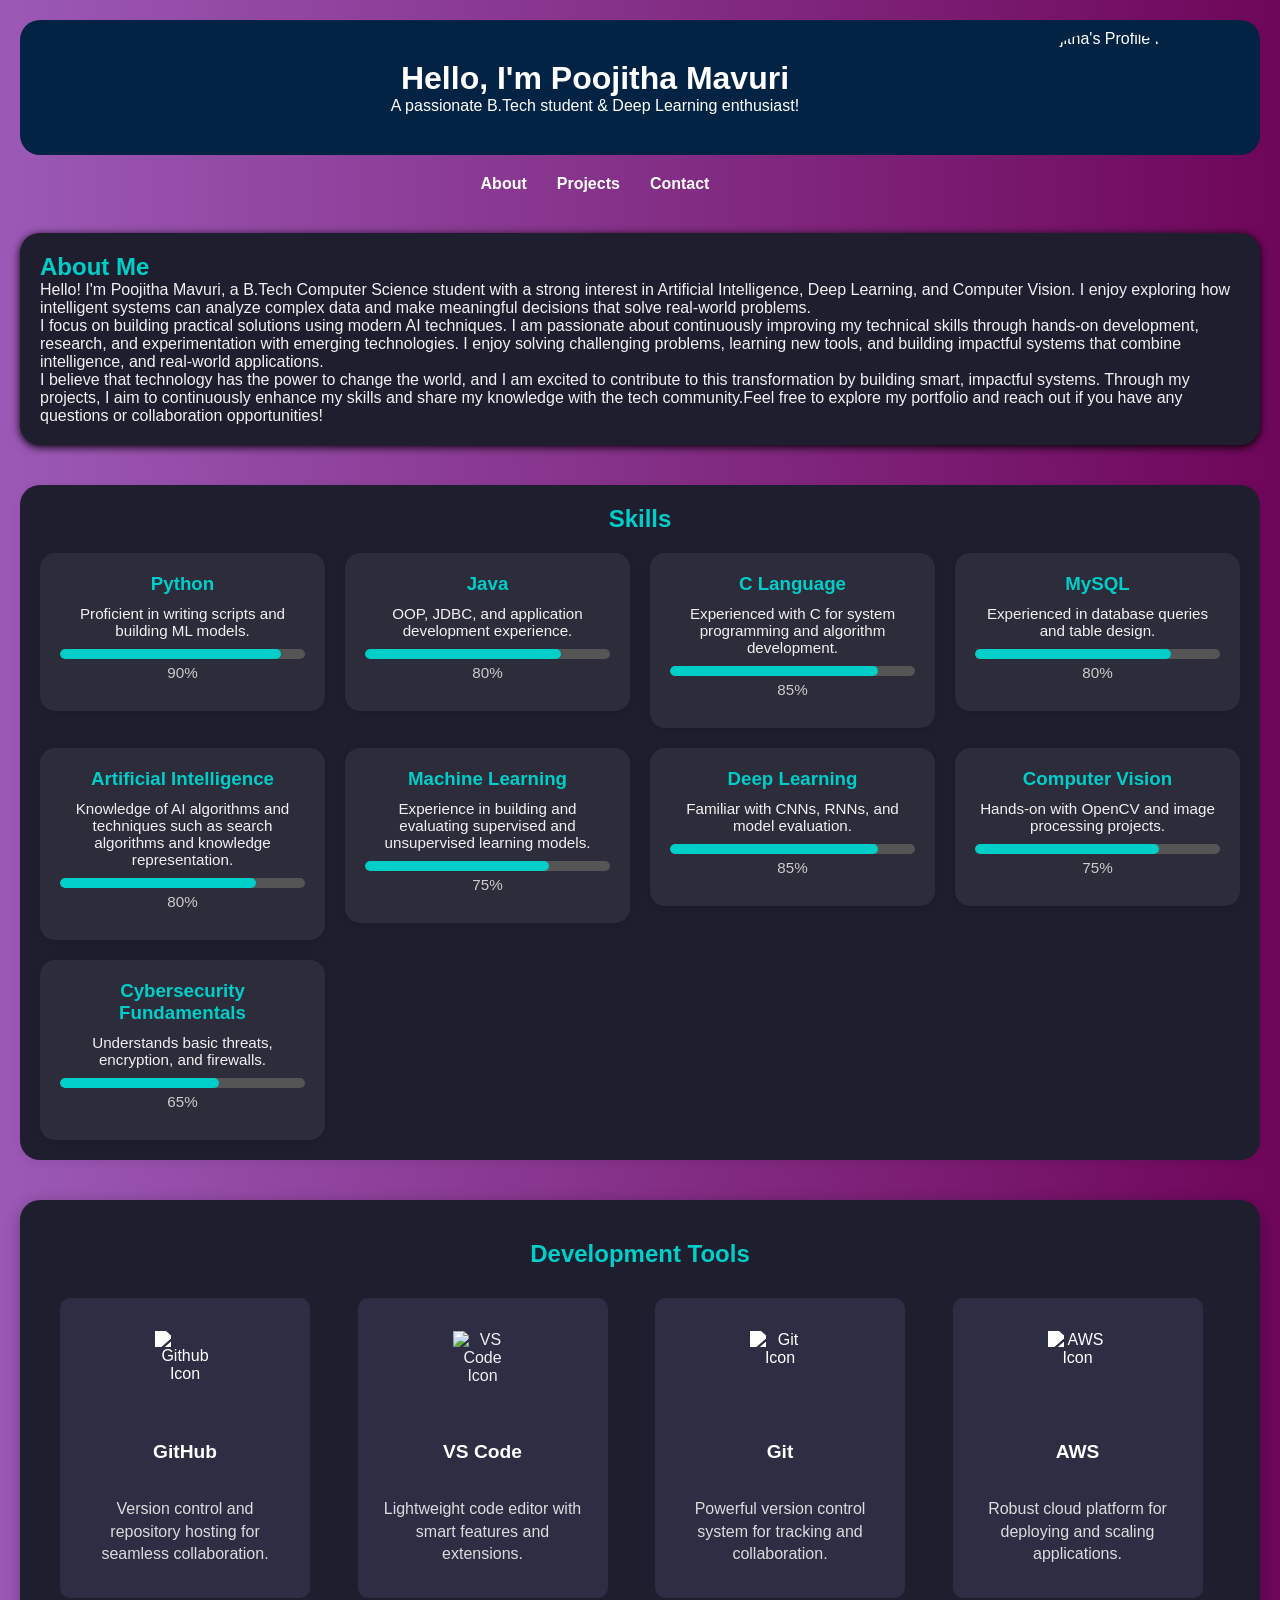
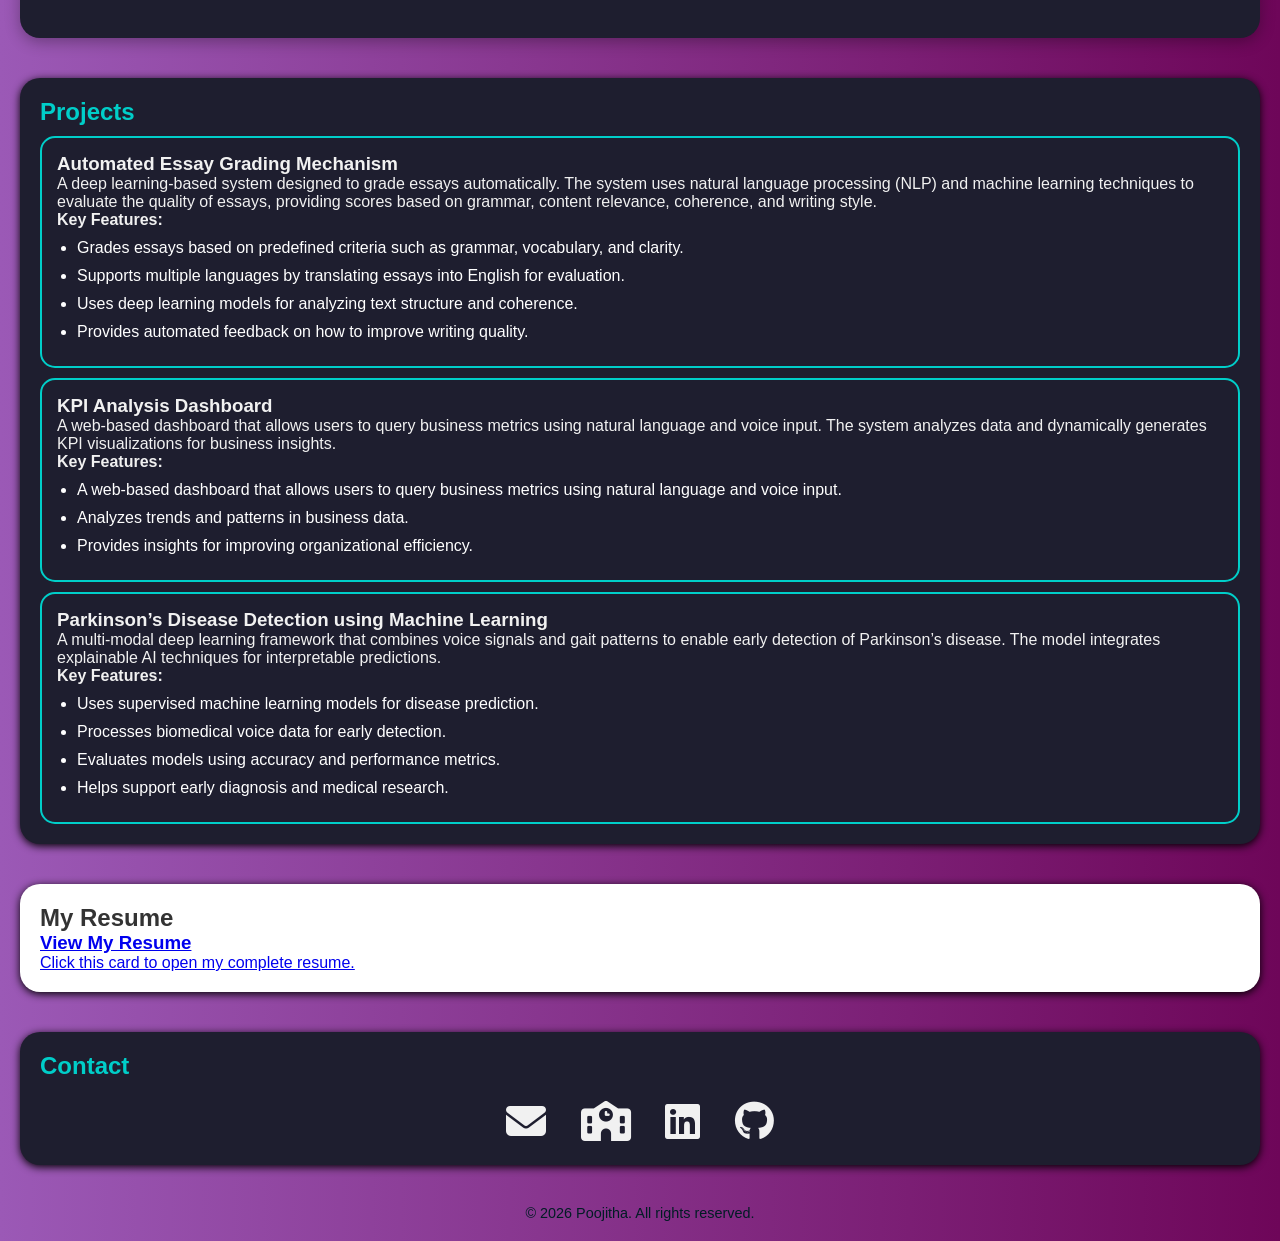
==== commit 318cbfa8: "Update index.html" ====
--- a/index.html
+++ b/index.html
@@ -191,6 +191,17 @@
       </ul>
     </div>
   </section>
+  <section id="resume">
+    <h2>My Resume</h2>
+  
+    <a href="resume.pdf" target="_blank" class="resume-card">
+      <div class="resume-content">
+        <h3>View My Resume</h3>
+        <p>Click this card to open my complete resume.</p>
+      </div>
+    </a>
+  
+  </section>
 
   <section id="contact">
     <h2>Contact</h2>
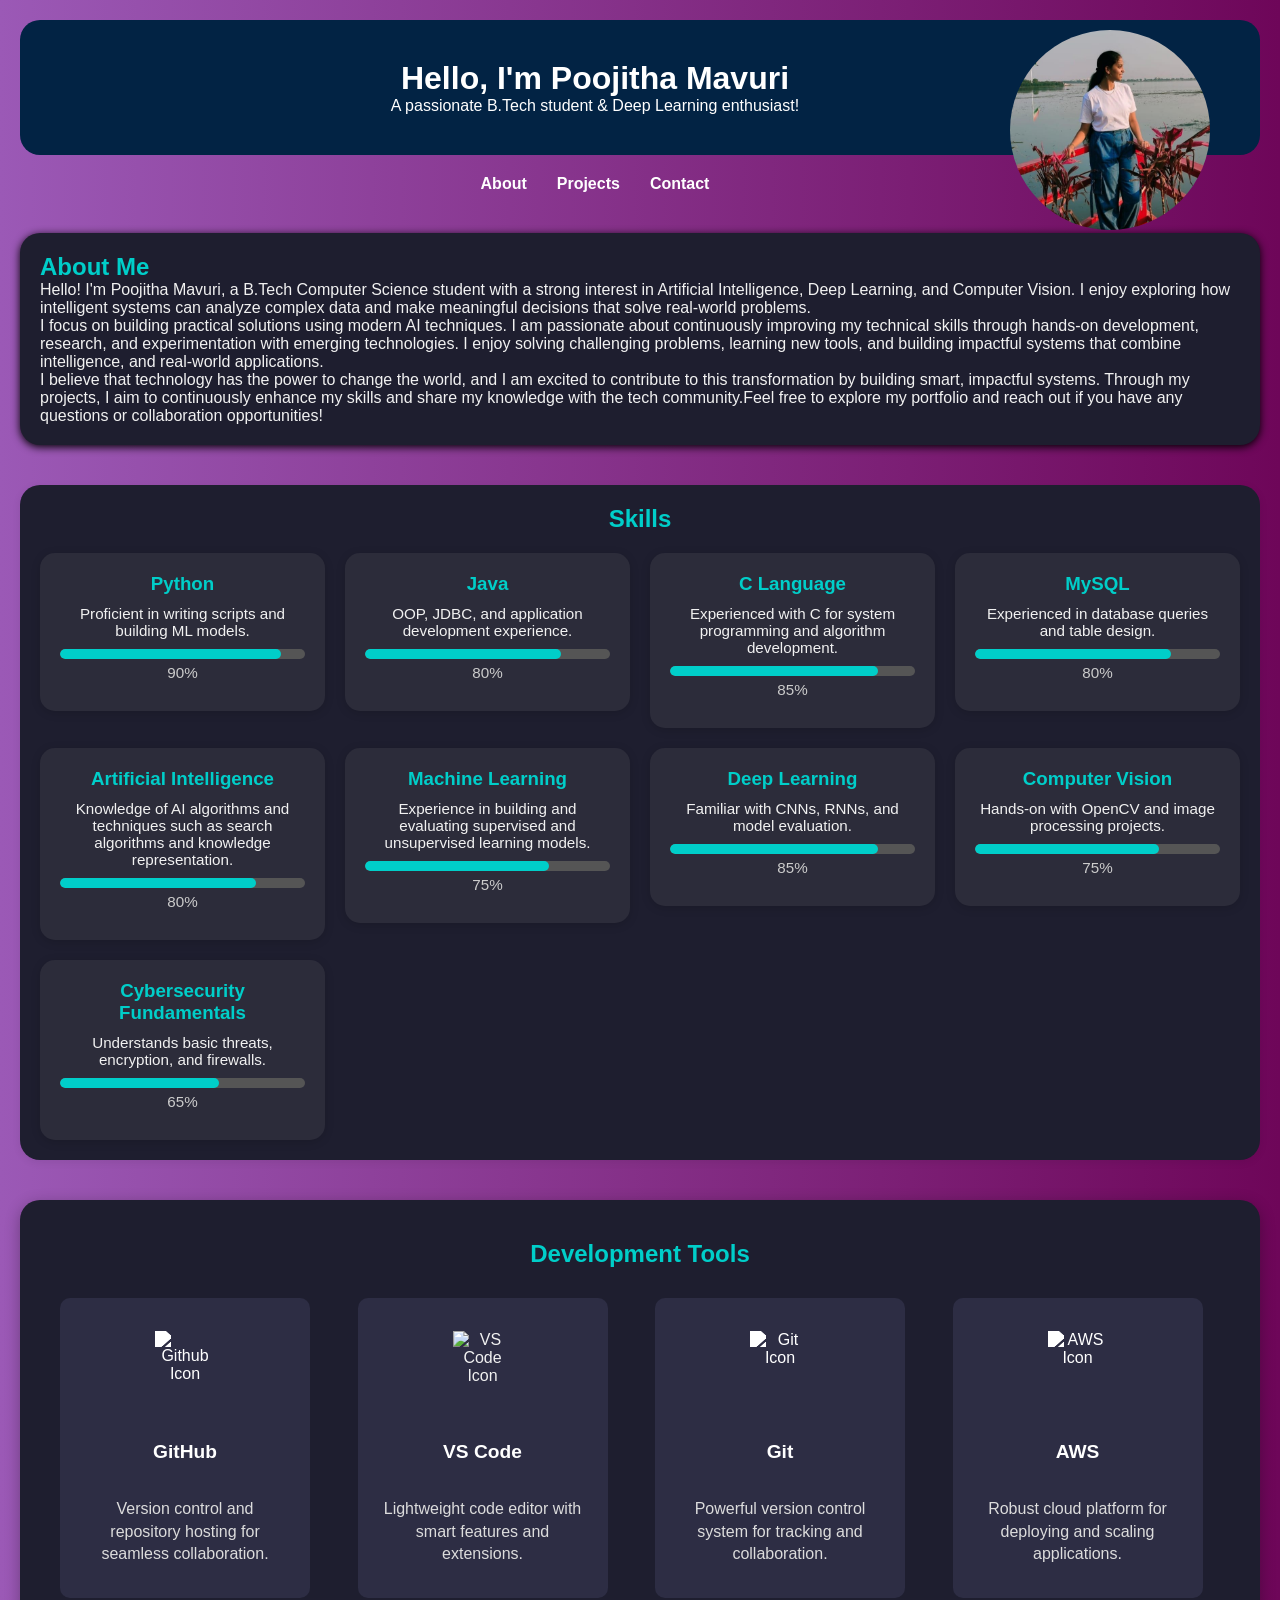
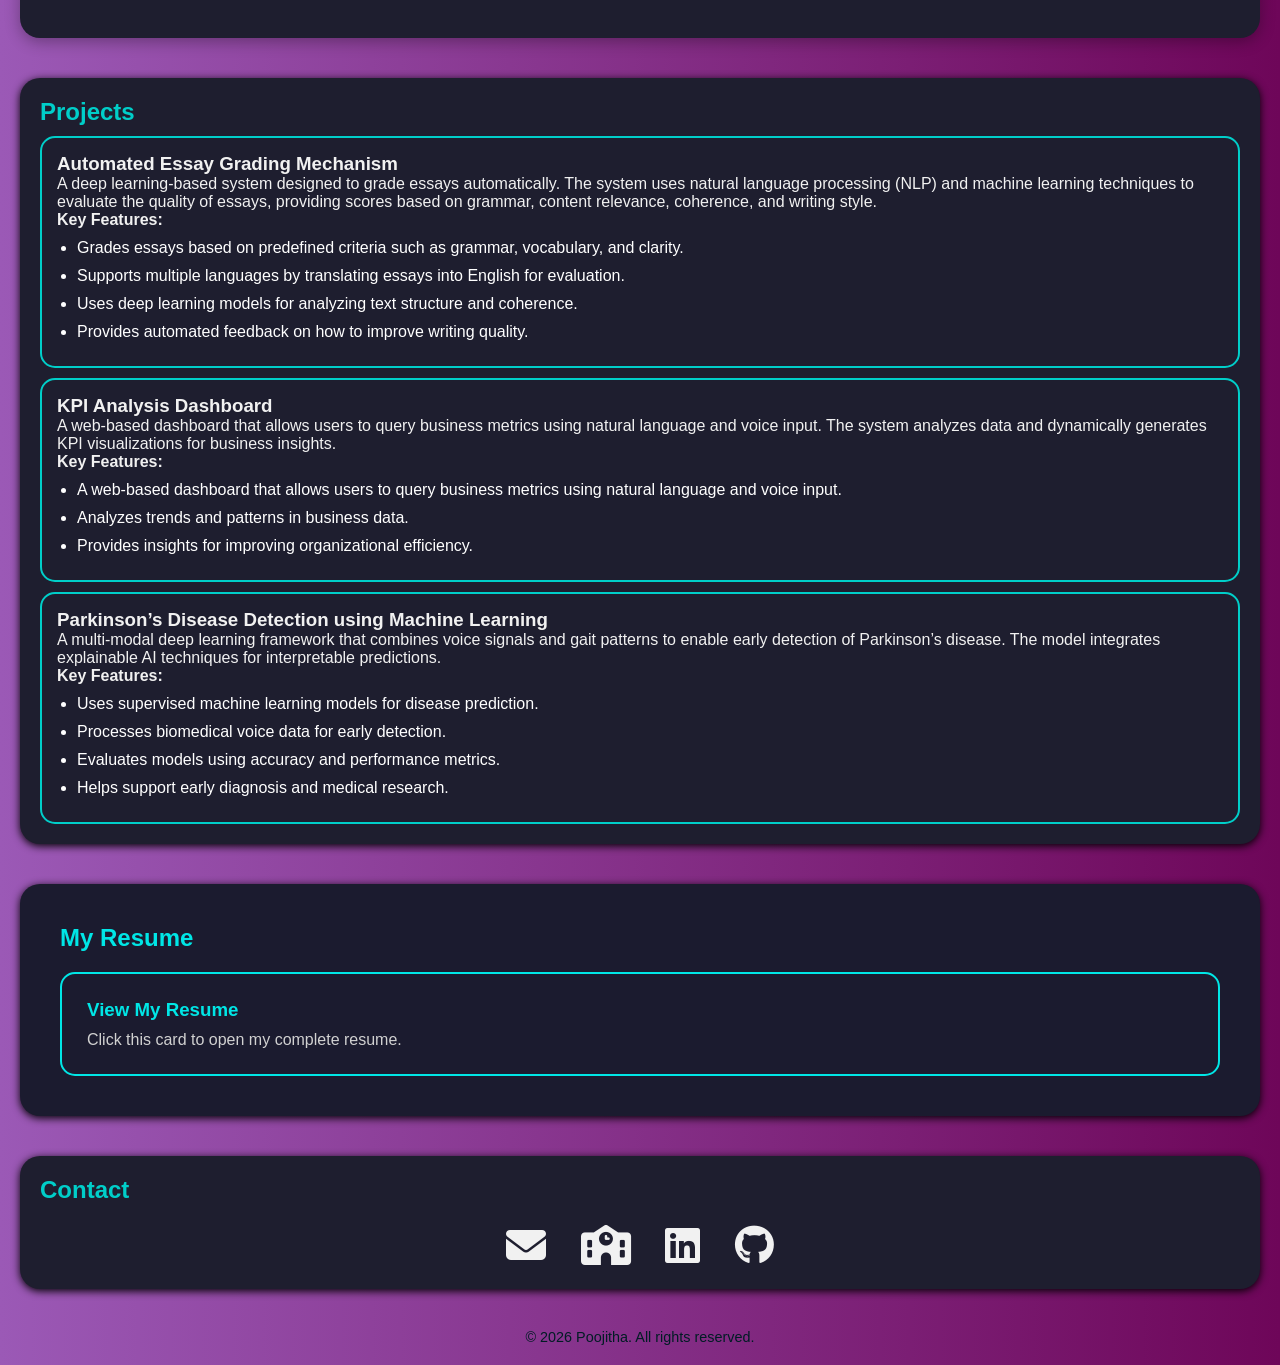
==== commit bd055757: "Update profile image source in index.html" ====
--- a/index.html
+++ b/index.html
@@ -9,7 +9,7 @@
 </head>
 <body>
   <header>
-    <img src="images/profile1.jpg" alt="Poojitha's Profile Picture" class="profile-img">
+    <img src="images/profile.JPG" alt="Poojitha's Profile Picture" class="profile-img">
     <div class="header-text">
       <h1>Hello, I'm <span>Poojitha Mavuri</span></h1>
       <p>A passionate B.Tech student & Deep Learning enthusiast!</p>
--- a/style.css
+++ b/style.css
@@ -338,3 +338,83 @@
 section {
   animation: fadeIn 0.8s ease forwards;
 }
+
+#resume {
+  background: #1b1b2f;   /* same dark background as other sections */
+  padding: 40px;
+  border-radius: 20px;
+  margin-top: 40px;
+}
+
+.resume-card {
+  display: block;
+  text-decoration: none;
+  background: #1b1b2f;
+  border: 2px solid #00e6e6;
+  border-radius: 15px;
+  padding: 25px;
+  color: white;
+  transition: transform 0.4s, box-shadow 0.4s;
+}
+
+.resume-card:hover {
+  transform: scale(1.03);
+  box-shadow: 0 8px 20px rgba(0,0,0,0.2);
+  border: 2px solid #00cec9;
+  box-shadow: 0 0 20px 4px #00cec9;
+}
+
+#resume h2 {
+  color: #00e6e6;
+  margin-bottom: 20px;
+}
+.resume-card h3 {
+  color: #00e6e6;
+  margin-bottom: 10px;
+}
+
+.resume-card p {
+  color: #d1d1d1;
+}
+
+/* Certificates Page */
+
+.cert-container{
+    width:80%;
+    margin:auto;
+    padding-top:40px;
+}
+
+.cert-card{
+    background:#1b1b2f;
+    border:2px solid #00e6e6;
+    border-radius:15px;
+    padding:25px;
+    margin:25px 0;
+    color:white;
+    transition:0.3s;
+}
+
+.cert-card:hover{
+    transform:translateY(-5px);
+    box-shadow:0 0 15px #00e6e6;
+}
+
+.cert-card h2{
+    color:#00e6e6;
+    margin-bottom:10px;
+}
+
+.cert-card li{
+    margin:10px 0;
+}
+
+.cert-card a{
+    color:#00e6e6;
+    text-decoration:none;
+    margin-left:10px;
+}
+
+.cert-card a:hover{
+    text-decoration:underline;
+}
